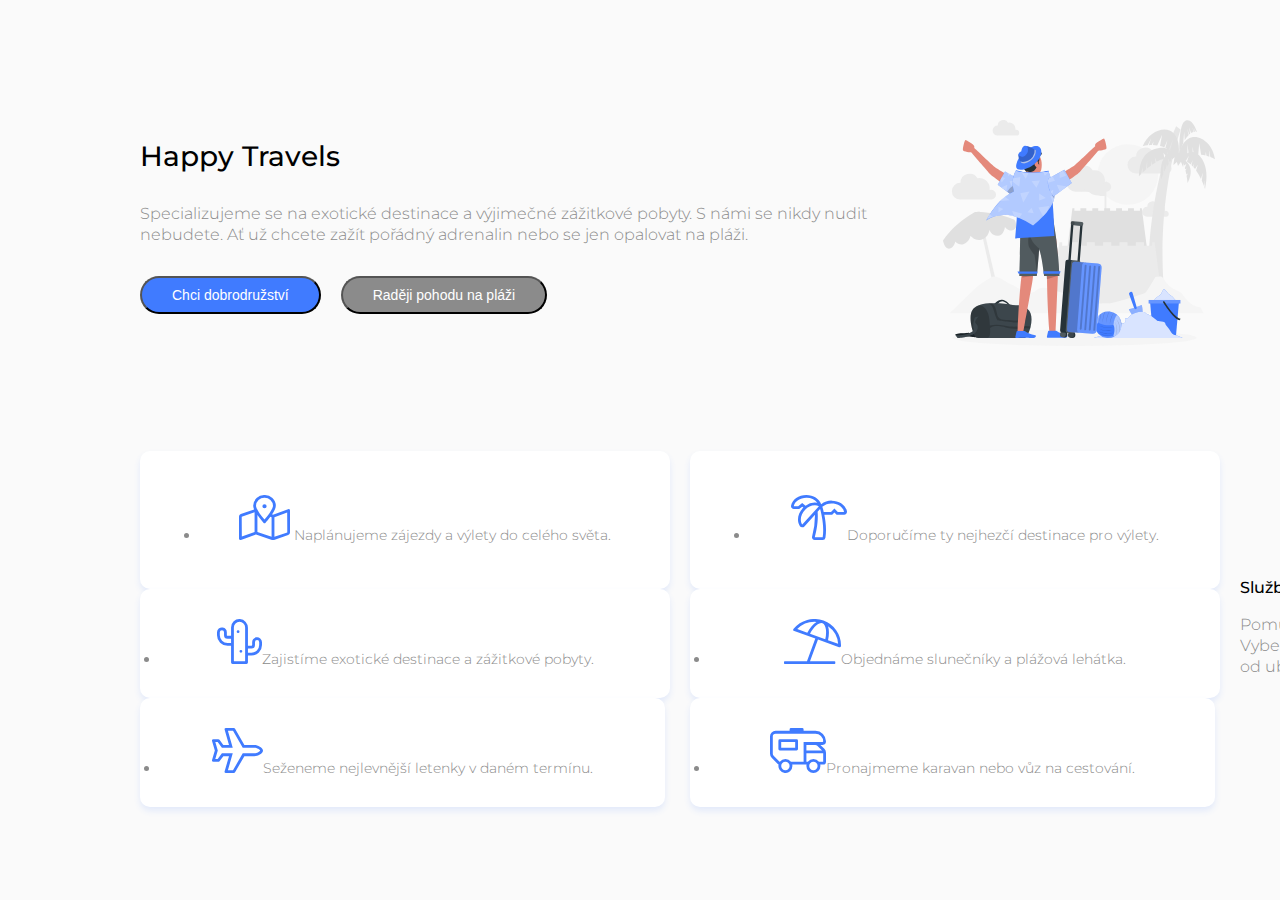
==== index.html @ 9c779303 "Oprava sekcí a tříd, stylů" ====
<!DOCTYPE html>
<html lang="en">
  <head>
    <meta charset="UTF-8" />
    <meta name="viewport" content="width=device-width, initial-scale=1.0" />
    <title>Happy Travels</title>
    <link rel="stylesheet" href="style.css" />
    <link rel="preconnect" href="https://fonts.googleapis.com" />
    <link rel="preconnect" href="https://fonts.gstatic.com" crossorigin />
    <link
      href="https://fonts.googleapis.com/css2?family=Montserrat:wght@300;400;500&family=Nunito:wght@400;700&display=swap"
      rel="stylesheet"
    />
  </head>
  <body>
    <div class="wrapper">
      <section class="traveler">
        <div class="traveler-image-column">
      <img
        class="happy-traveler"
        src="obrazky/happy-traveler.svg"
        alt="Happy Traveler"
      />
    </div>
    <div class="traveler-content-column">
      <h1>Happy Travels</h1>

      <p>
        Specializujeme se na exotické destinace a výjimečné zážitkové pobyty. S
        námi se nikdy nudit nebudete. Ať už chcete zažít pořádný adrenalin nebo
        se jen opalovat na pláži.
      </p>
    
    <div class="buttons">
      <button type="button" class="button button1">Chci dobrodružství</button>
      <button type="button" class="button button2">Raději pohodu na pláži</button>
    </div></div>
</section>
  <section class="sluzby-alt">
    <div class="sluzby-text">
      <h2>Služby naší cestovní kanceláře</h2>

      <p>
        Pomůžeme vám naplánovat vaši vysněnou dovolenou. Vybereme zajímavou
        destinaci a zajistíme pro vás vše od ubytování až po letenky.
      </p>
    </div>

    <div class="boxes">
      <div class="sluzby">
      <ul>
        <li>
          <img class="ikona" src="obrazky/map-icon.svg" alt="Ikona mapy" />
          Naplánujeme zájezdy a výlety do celého světa.
        </li>
      </div>
      <div class="sluzby">
        <li>
          <img
            class="ikona"
            src="obrazky/cactus-icon.svg"
            alt="Ikona kaktusu"
          />Zajistíme exotické destinace a zážitkové pobyty.
        </li></div>
        <div class="sluzby">
        <li>
          <img
            class="ikona"
            src="obrazky/plane-icon.svg"
            alt="Ikona letadla"
          />Seženeme nejlevnější letenky v daném termínu.
        </li>
      </ul></div></div>
    

    <div class="sluzby-text">
      <h2>Služby našich delegátů na místě</h2>
      <p>
        Naši delegáti na míste se starají o vaš pohodlí 24 hodin denně. Doporučí
        vám ty nejlepší výlety po okolí, zařídí pronájem slunečníku nebo auta.
      </p>
      </div>
      <div class="boxes">
      <div class="sluzby">
      <ul>
        <li>
          <img
            class="ikona"
            src="obrazky/palm-icon.svg"
            alt="Ikona palmy"
          />Doporučíme ty nejhezčí destinace pro výlety.
        </li></div>
        <div class="sluzby">
        <li>
          <img
            class="ikona"
            src="obrazky/umbrella-icon.svg"
            alt="Ikona slunečníku"
          />Objednáme slunečníky a plážová lehátka.
        </li></div>
        <div class="sluzby">
        <li>
          <img
            class="ikona"
            src="obrazky/rv-icon.svg"
            alt="Ikona karavanu"
          />Pronajmeme karavan nebo vůz na cestování.
        </li>
      </ul></div>
    
    </div>
  </section>
  </body>
</html>
---- style.css ----
*,
:after,
:before {
  box-sizing: border-box;
}

body {
  margin: 0;
  font-family: "Montserrat", sans-serif;
  font-weight: 300;
  font-size: 16px;
  line-height: 1.3;
  color: #8b8b8b;
  background-color: #fafafa;
}
.happy-traveler {
  width: 350px;
  margin: 60px 75px 40px 75px;
}
h1,
h2 {
  color: black;
  text-align: center;
  font-weight: 500;
}
h1 {
  font-size: 28px;
  margin-top: 40px;
  margin-bottom: 30px;
}

h1::after {
  content: * *;
  display: block;
  width: 60px;
  height: 2px;
  background-color: #407bff;
  margin: 10px auto 0 auto;
}

h2 {
  font-size: 16px;
}

p {
  text-align: center;
}

section {
  margin: 60px 20px;
}

.wrapper {
  margin: 60px 20px;
}
.traveler-image-column {
  text-align: center;
}
.happy-traveler {
  width: 100%;
  max-width: 300px;
}

.buttons {
  display: flex;
  flex-direction: column;
  align-items: center;
  margin-top: 30px;
}

.buttons .button:not(:last-child) {
  margin-bottom: 10px;
}

.button1,
.button2 {
  border-radius: 20px;
  font-weight: 400;
  color: #ffffff;
  font-size: 14px;
  line-height: 1;
  padding: 10px 30px;
}
.button1 {
  background-color: #407bff;
}

.button1:hover {
  background-color: #285ac7;
}

.button2 {
  background-color: #8b8b8b;
}

.button2:hover {
  background-color: #696969;
}

.boxes {
  margin-top: 30px;
}

.sluzby {
  display: flex;
  align-items: center;
  padding: 20px;
  color: #8b8b8b;
  background-color: white;
  text-align: left;
  font-size: 14px;
  border-radius: 10px;
  box-shadow: 0 4px 6px #407bff1f;
}

.sluzby:not(:last-child) {
  margin-bottom: 15px;
}

.sluzby {
  flex: 0 0 50px;
  margin-right: 25px;
  text-align: center;
}

.sluzby img {
  height: 45px;
  width: auto;
}

@media screen and (min-width: 640px) {
  .section {
    margin: 80px 0;
  }

  .happy-traveler {
    max-width: 400px;
  }
  .buttons {
    display: flex;
    flex-direction: row;
    justify-content: center;
  }

  .buttons .button:not(:last-child) {
    margin-bottom: 0;
    margin-right: 20px;
  }

  .boxes {
    display: flex;
    flex-direction: column;
    margin-top: 40px;
  }
  .sluzby {
    flex: 0 0 calc((100% - 40px) / 3);
    display: block;
    padding: 30px 20px;
    text-align: center;
  }
  .sluzby:not(:last-child) {
    margin-bottom: 0;
    margin-right: 20px;
  }
}
@media screen and (min-width: 1100px) {
  h1,
  h2,
  p {
    text-align: left;
  }

  h1 {
    margin-top: 0;
  }

  h1::after {
    margin-left: 0;
  }

  .wrapper {
    max-width: 1040px;
    margin: 60px auto;
  }

  .traveler {
    display: flex;
    justify-content: space-between;
    align-items: center;
  }

  .traveler-image-column,
  .traveler-content-column {
    flex: 0 0 calc ((100% - 60px) / 2);
  }
  .traveler-content-column {
    order: 1;
  }
  .traveler-image-column {
    order: 2;
  }

  .buttons {
    justify-content: flex-start;
  }

  .sluzby-alt {
    display: flex;
    justify-content: space-between;
    align-items: center;
  }

  .sluzby-text {
    flex: 0 0 430px;
  }
  .boxes {
    flex: 0 0 550px;
    margin-top: 0;
  }

  .sluzby-alt .boxes {
    order: 1;
  }
  .sluzby-alt .sluzby-text {
    order: 2;
  }
}
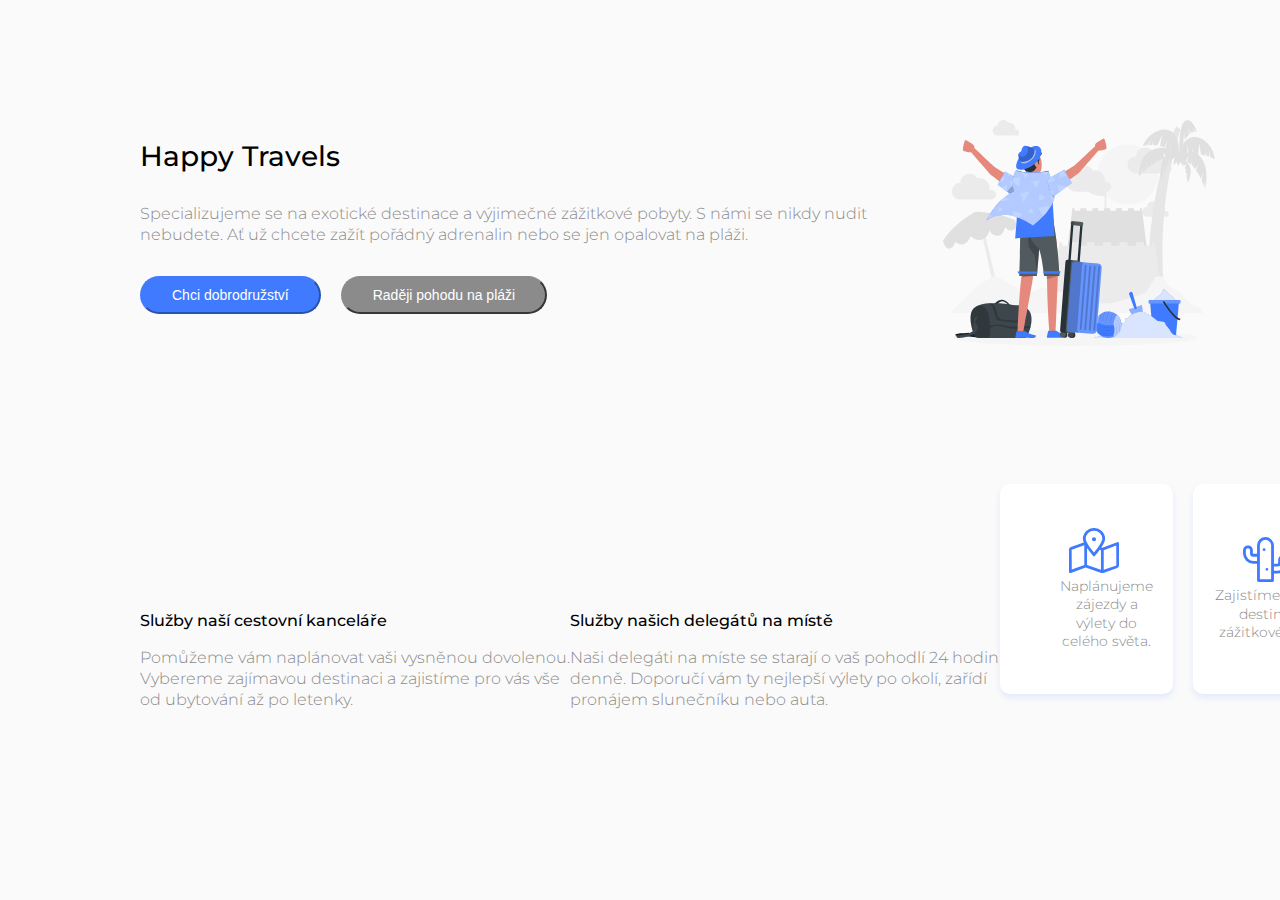
==== commit 3c50296e: "Styly tablet, desktop" ====
--- a/index.html
+++ b/index.html
@@ -37,7 +37,7 @@
     </div></div>
 </section>
   <section class="sluzby-alt">
-    <div class="sluzby-text">
+    <div class="sluzby-text right">
       <h2>Služby naší cestovní kanceláře</h2>
 
       <p>
@@ -46,7 +46,7 @@
       </p>
     </div>
 
-    <div class="boxes">
+    <div class="boxes boxes_left">
       <div class="sluzby">
       <ul>
         <li>
@@ -73,14 +73,14 @@
       </ul></div></div>
     
 
-    <div class="sluzby-text">
+    <div class="sluzby-text left">
       <h2>Služby našich delegátů na místě</h2>
       <p>
         Naši delegáti na míste se starají o vaš pohodlí 24 hodin denně. Doporučí
         vám ty nejlepší výlety po okolí, zařídí pronájem slunečníku nebo auta.
       </p>
       </div>
-      <div class="boxes">
+      <div class="boxes boxes-right">
       <div class="sluzby">
       <ul>
         <li>
@@ -110,5 +110,6 @@
     
     </div>
   </section>
+</div>
   </body>
 </html>
--- a/style.css
+++ b/style.css
@@ -22,6 +22,7 @@
   color: black;
   text-align: center;
   font-weight: 500;
+  margin-top:80px;
 }
 h1 {
   font-size: 28px;
@@ -83,6 +84,7 @@
 }
 .button1 {
   background-color: #407bff;
+  border-color: #407bff;
 }
 
 .button1:hover {
@@ -91,6 +93,7 @@
 
 .button2 {
   background-color: #8b8b8b;
+  border-color: #8b8b8b;
 }
 
 .button2:hover {
@@ -117,7 +120,7 @@
   margin-bottom: 15px;
 }
 
-.sluzby {
+.sluzby img {
   flex: 0 0 50px;
   margin-right: 25px;
   text-align: center;
@@ -128,6 +131,10 @@
   width: auto;
 }
 
+ul,
+li {
+  list-style-type: none;
+}
 @media screen and (min-width: 640px) {
   .section {
     margin: 80px 0;
@@ -149,12 +156,16 @@
 
   .boxes {
     display: flex;
-    flex-direction: column;
+    flex-direction: row;
     margin-top: 40px;
+  }
+
+  .sluzby-text {
+    margin-top: 80px;
   }
   .sluzby {
     flex: 0 0 calc((100% - 40px) / 3);
-    display: block;
+    align-items: center;
     padding: 30px 20px;
     text-align: center;
   }
@@ -217,11 +228,8 @@
     flex: 0 0 550px;
     margin-top: 0;
   }
-
-  .sluzby-alt .boxes {
-    order: 1;
-  }
-  .sluzby-alt .sluzby-text {
-    order: 2;
-  }
-}
+  .sluzby-alt .boxes_left{order:1}
+  .sluzby-text .right{order:2}
+ .sluzby-alt .boxes-right {order:2}
+  .sluzby-text .left{order:1}
+}
